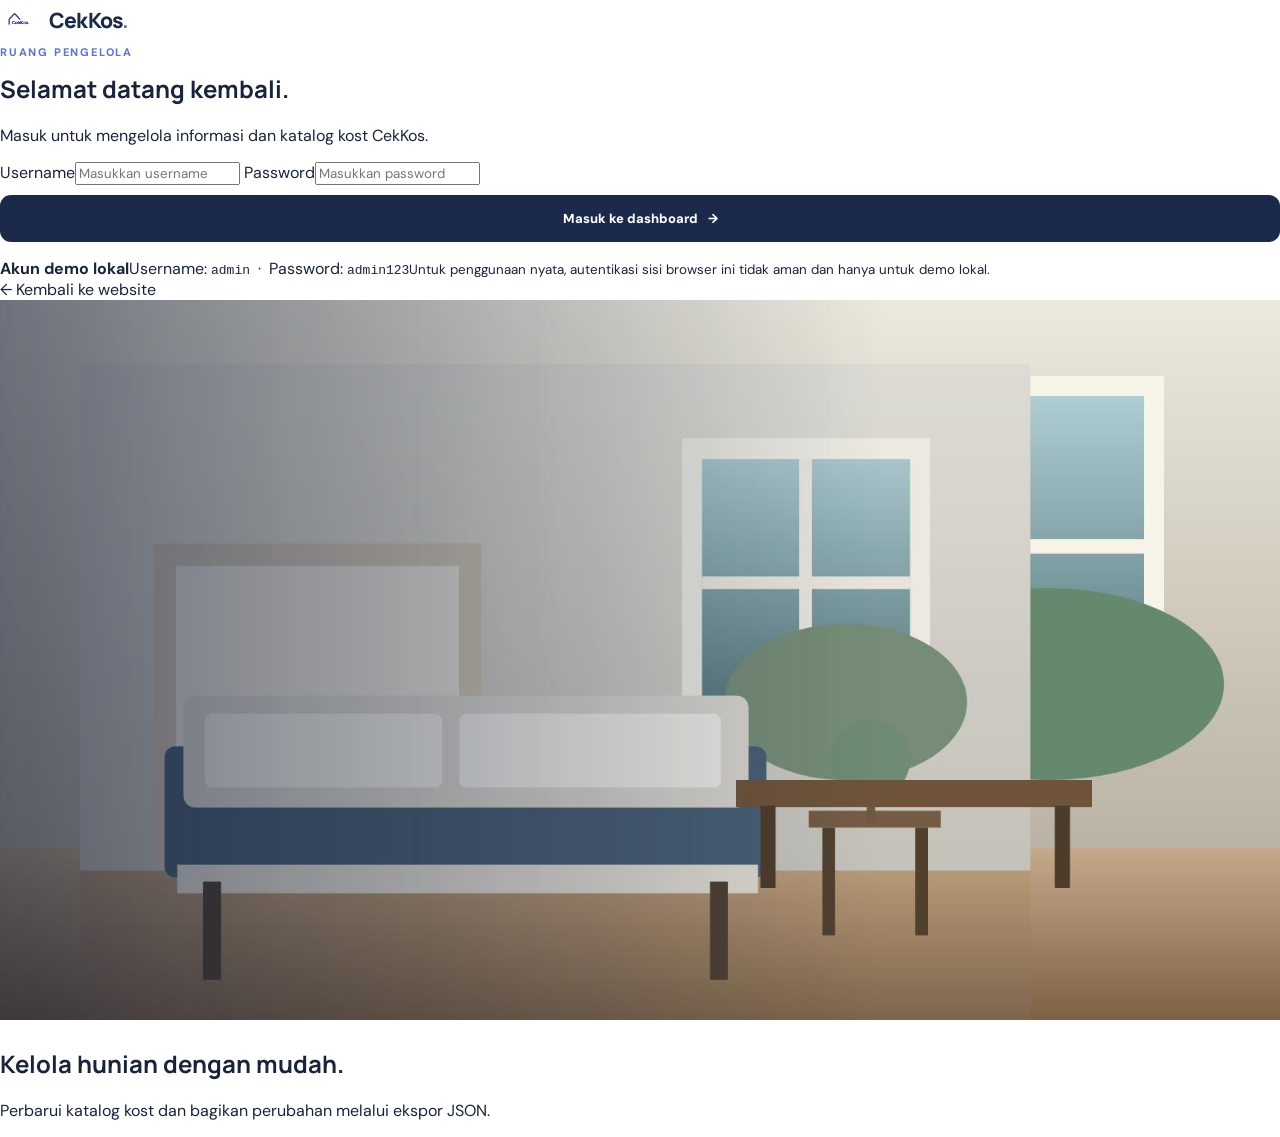
==== admin-dashboard.html @ d01fe1b7 "Add files via upload" ====
<!DOCTYPE html>
<html lang="id">
<head>
  <meta charset="UTF-8">
  <meta name="viewport" content="width=device-width, initial-scale=1">
  <meta name="theme-color" content="#1b2a4a">
  <meta name="description" content="Kelola katalog kost CekKos.">
  <title>Dashboard Admin — CekKos.</title>
  <link rel="icon" href="assets/images/logo.png" type="image/png">
  <link rel="stylesheet" href="assets/css/style.css">
  <script src="assets/js/admin.js" defer></script>
</head>
<body class="admin-body" data-admin-dashboard>
  <header class="site-header">
    <div class="container header-inner">
      <a class="brand" href="index.html"><img src="assets/images/logo.png" alt="" width="42" height="42"><span>CekKos<span class="brand-dot">.</span></span></a>
      <div class="admin-header-actions"><a class="admin-view-link" href="index.html" target="_blank" rel="noopener noreferrer">Lihat website <span aria-hidden="true">↗</span></a><button class="button button-outline admin-logout" type="button" id="admin-logout">Keluar</button></div>
    </div>
  </header>
  <main class="container admin-dashboard">
    <div class="admin-page-heading">
      <div><p class="section-kicker">Panel pengelola</p><h1>Manajemen data kost</h1><p>Kelola daftar kost yang tampil di website CekKos.</p></div>
      <button class="button button-primary" type="button" id="export-json"><span aria-hidden="true">↓</span> Export JSON</button>
    </div>
    <div id="admin-notice" class="admin-notice" role="status" aria-live="polite" hidden></div>
    <section class="admin-summary" aria-label="Ringkasan data">
      <div><span class="summary-icon" aria-hidden="true">⌂</span><span><strong id="total-listings">0</strong><small>kost terdaftar</small></span></div>
      <p>Perubahan disimpan di browser ini. Export JSON untuk menyimpan file database terbaru.</p>
    </section>
    <div class="admin-workspace">
      <section class="admin-panel admin-list-panel">
        <div class="admin-panel-heading"><div><p class="section-kicker">Katalog</p><h2>Daftar kost</h2></div><button class="button button-primary button-small" type="button" id="new-kost">+ Tambah kost</button></div>
        <div class="table-wrap">
          <table class="admin-table">
            <thead><tr><th>Kost</th><th>Harga / bulan</th><th>Tipe</th><th>Aksi</th></tr></thead>
            <tbody id="admin-kost-list"></tbody>
          </table>
        </div>
        <p id="admin-empty" class="admin-empty" hidden>Belum ada data kost. Tambahkan kost pertama.</p>
        <p class="admin-data-source" id="admin-data-source">Memuat data kost…</p>
      </section>
      <section class="admin-panel admin-editor" id="kost-editor">
        <div class="admin-panel-heading"><div><p class="section-kicker">Formulir</p><h2 id="editor-title">Tambah kost baru</h2></div><button class="editor-close" type="button" id="cancel-edit" aria-label="Reset formulir">×</button></div>
        <form id="kost-form" class="admin-form">
          <input type="hidden" name="id">
          <div class="form-grid">
            <label class="admin-field form-span-2"><span>Nama kost</span><input name="nama_kos" required maxlength="100" placeholder="Contoh: Kost Arunika Residence"></label>
            <label class="admin-field"><span>Harga per bulan (Rp)</span><input name="harga" type="number" min="1" step="1000" required placeholder="1250000"></label>
            <label class="admin-field"><span>Tipe kost</span><select name="tipe" required><option value="Putra">Putra</option><option value="Putri">Putri</option><option value="Eksklusif">Eksklusif</option><option value="Campur">Campur</option></select></label>
            <label class="admin-field form-span-2"><span>Lokasi singkat</span><input name="lokasi_singkat" required maxlength="180" placeholder="Seturan, dekat kampus, Yogyakarta"></label>
            <label class="admin-field form-span-2"><span>Path gambar utama</span><input name="gambar_utama" required placeholder="assets/images/kos-1.jpg"><small>Gunakan path lokal, URL gambar, atau data URL gambar.</small></label>
            <label class="admin-field form-span-2"><span>Galeri foto</span><textarea name="galeri_foto" rows="2" placeholder="assets/images/kos-1.jpg, assets/images/kos-2.jpg"></textarea><small>Pisahkan setiap path/URL gambar dengan koma. Kosongkan untuk memakai gambar utama saja.</small></label>
          </div>
          <fieldset class="facility-fieldset"><legend>Fasilitas</legend><div class="admin-checkbox-grid">
            <label><input type="checkbox" name="fasilitas" value="AC"><span>AC</span></label>
            <label><input type="checkbox" name="fasilitas" value="Wi-Fi cepat"><span>Wi-Fi cepat</span></label>
            <label><input type="checkbox" name="fasilitas" value="Kamar mandi dalam"><span>Kamar mandi dalam</span></label>
            <label><input type="checkbox" name="fasilitas" value="Kasur springbed"><span>Kasur springbed</span></label>
            <label><input type="checkbox" name="fasilitas" value="Lemari pakaian"><span>Lemari pakaian</span></label>
            <label><input type="checkbox" name="fasilitas" value="Parkir luas"><span>Parkir luas</span></label>
            <label><input type="checkbox" name="fasilitas" value="CCTV 24 jam"><span>CCTV 24 jam</span></label>
            <label><input type="checkbox" name="fasilitas" value="Dapur bersama"><span>Dapur bersama</span></label>
          </div></fieldset>
          <label class="admin-field"><span>Fasilitas lainnya</span><input name="fasilitas_tambahan" placeholder="Contoh: Area jemur, Akses 24 jam"><small>Pisahkan dengan koma jika lebih dari satu.</small></label>
          <label class="admin-field"><span>Deskripsi, aturan, dan ketentuan</span><textarea name="deskripsi" rows="5" required placeholder="Jelaskan fasilitas, lingkungan sekitar, dan aturan kost..."></textarea></label>
          <label class="admin-field"><span>Link Google Maps</span><input name="gmaps_url" type="url" required placeholder="https://www.google.com/maps/search/?api=1&amp;query=..."></label>
          <label class="admin-field"><span>Nomor WhatsApp (format internasional)</span><input name="wa_number" inputmode="numeric" pattern="[0-9]{9,15}" required placeholder="6281234567890"><small>Tanpa tanda +, spasi, atau tanda baca.</small></label>
          <div class="editor-actions"><button class="button button-primary" type="submit" id="save-kost">Simpan kost</button><button class="button button-outline" type="button" id="cancel-form">Batal</button></div>
        </form>
      </section>
    </div>
    <p class="admin-security-note"><strong>Catatan:</strong> kredensial admin tersimpan di JavaScript frontend dan data tersimpan per browser. Panel ini cocok untuk prototipe/demo, bukan untuk data sensitif atau penggunaan produksi.</p>
  </main>
</body>
</html>
---- assets/css/style.css ----
@import url('https://fonts.googleapis.com/css2?family=DM+Sans:wght@400;500;600;700;800&family=Manrope:wght@400;500;600;700;800&display=swap');

:root {
  --navy: #1b2a4a;
  --navy-dark: #14213d;
  --ink: #19243a;
  --muted: #687386;
  --line: #e7ebf1;
  --soft: #f7f8fa;
  --white: #fff;
  --shadow: 0 12px 36px rgba(22, 37, 69, .08);
  font-family: 'DM Sans', Arial, sans-serif;
  color: var(--ink);
  background: var(--white);
  font-synthesis: none;
  text-rendering: optimizeLegibility;
}

* { box-sizing: border-box; }
html { scroll-behavior: smooth; scroll-padding-top: 92px; }
body { margin: 0; min-width: 320px; color: var(--ink); }
body, button, input, select { font-family: 'DM Sans', Arial, sans-serif; }
button, a { -webkit-tap-highlight-color: transparent; }
a { color: inherit; text-decoration: none; }
img { display: block; max-width: 100%; }
button { color: inherit; }
h1, h2, h3, p { margin-top: 0; }
h1, h2, h3, .brand { font-family: 'Manrope', 'DM Sans', sans-serif; }
.container { width: min(1160px, calc(100% - 48px)); margin-inline: auto; }

.site-header { position: sticky; z-index: 20; top: 0; border-bottom: 1px solid rgba(231, 235, 241, .85); background: rgba(255, 255, 255, .96); backdrop-filter: blur(14px); }
.header-inner { min-height: 76px; display: flex; align-items: center; justify-content: space-between; }
.brand { display: inline-flex; align-items: center; gap: 9px; color: var(--navy); font-size: 21px; font-weight: 800; letter-spacing: -.8px; }
.brand img { width: 40px; height: 40px; object-fit: contain; }
.brand-dot { color: #6479c5; }
.site-nav { display: flex; align-items: center; gap: 31px; }
.site-nav a { color: #536074; font-size: 13px; font-weight: 700; transition: color .2s; }
.site-nav a:hover, .back-link:hover { color: var(--navy); }
.site-nav .nav-contact { display: inline-flex; align-items: center; gap: 9px; border-radius: 99px; padding: 12px 17px; background: var(--navy); color: white; }
.site-nav .nav-contact:hover { background: var(--navy-dark); color: white; }
.menu-toggle { display: none; width: 42px; height: 42px; padding: 11px; border: 1px solid var(--line); border-radius: 12px; background: white; cursor: pointer; }
.menu-toggle span { display: block; height: 2px; margin: 4px 0; border-radius: 2px; background: var(--navy); }

.hero { position: relative; padding-top: 29px; }
.hero-image { position: relative; display: flex; min-height: 520px; align-items: center; overflow: hidden; border-radius: 25px; padding: 62px 7.2%; color: white; background: linear-gradient(90deg, rgba(12, 25, 51, .77), rgba(15, 29, 56, .45) 54%, rgba(18, 30, 52, .08)), url('../images/banner-informasi.jpg') center 52% / cover no-repeat; }
.hero-content { position: relative; z-index: 1; max-width: 620px; padding-bottom: 10px; }
.eyebrow, .section-kicker { margin: 0 0 13px; color: #6077bd; font-size: 11px; font-weight: 800; letter-spacing: 1.8px; text-transform: uppercase; }
.eyebrow-light { display: flex; align-items: center; gap: 9px; color: rgba(255,255,255,.85); }
.status-dot { width: 8px; height: 8px; border-radius: 50%; background: #75d8a6; box-shadow: 0 0 0 4px rgba(117,216,166,.18); }
.hero h1 { max-width: 600px; margin: 18px 0 15px; color: white; font-size: clamp(38px, 5.1vw, 62px); font-weight: 800; line-height: 1.1; letter-spacing: -2.8px; }
.hero h1 span { color: #d1defe; }
.hero-copy { max-width: 485px; margin-bottom: 25px; color: rgba(255,255,255,.83); font-size: 15px; line-height: 1.8; }
.button { min-height: 47px; display: inline-flex; align-items: center; justify-content: center; gap: 10px; border: 0; border-radius: 11px; padding: 0 20px; font-size: 13px; font-weight: 800; cursor: pointer; transition: background .2s, transform .2s, box-shadow .2s; }
.button:hover { transform: translateY(-1px); }
.button-primary { background: var(--navy); color: white; }
.button-primary:hover { background: var(--navy-dark); box-shadow: 0 7px 17px rgba(27,42,74,.18); }
.button-white { background: white; color: var(--navy); }
.button-white:hover { background: #f1f4fb; }
.hero-note { position: absolute; right: 28px; bottom: 28px; display: flex; align-items: center; gap: 10px; border: 1px solid rgba(255,255,255,.25); border-radius: 13px; padding: 12px 15px; background: rgba(255,255,255,.14); backdrop-filter: blur(12px); }
.note-icon { display: grid; width: 30px; height: 30px; place-items: center; border-radius: 50%; background: white; color: var(--navy); font-weight: 800; }
.hero-note strong, .hero-note small { display: block; }
.hero-note strong { font-size: 11px; }
.hero-note small { margin-top: 3px; color: rgba(255,255,255,.75); font-size: 10px; }
.search-panel { position: relative; z-index: 2; display: grid; grid-template-columns: 1fr 1fr auto; gap: 11px; align-items: center; width: calc(100% - 100px); margin: -39px auto 0; border: 1px solid rgba(231,235,241,.8); border-radius: 16px; padding: 13px; background: white; box-shadow: 0 16px 42px rgba(15,29,58,.13); }
.search-field { min-width: 0; display: flex; align-items: center; gap: 12px; padding: 8px 12px; }
.field-icon { display: grid; width: 38px; height: 38px; flex: 0 0 38px; place-items: center; border-radius: 11px; background: #f0f3fa; color: var(--navy); font-size: 24px; line-height: 1; }
.field-content { min-width: 0; flex: 1; }
.field-label { display: block; margin-bottom: 4px; color: #7d8797; font-size: 10px; font-weight: 800; letter-spacing: .5px; text-transform: uppercase; }
.field-content input, .field-content select { width: 100%; border: 0; outline: 0; padding: 0; background: transparent; color: var(--ink); font-size: 13px; font-weight: 600; }
.field-content input::placeholder { color: #9ba3b0; font-weight: 400; }
.field-content select { cursor: pointer; }
.search-button { min-width: 140px; min-height: 54px; }
.search-button span { font-size: 20px; line-height: 1; }

.categories { display: flex; align-items: center; justify-content: space-between; gap: 25px; padding-top: 40px; padding-bottom: 49px; }
.categories .section-kicker { margin-bottom: 5px; font-size: 9px; }
.small-heading { margin: 0; font-size: 16px; font-weight: 800; }
.category-list { display: flex; flex-wrap: wrap; gap: 9px; }
.category-chip { min-height: 39px; border: 1px solid var(--line); border-radius: 99px; padding: 0 16px; background: white; color: #657084; font-size: 11px; font-weight: 700; cursor: pointer; transition: all .2s; }
.category-chip:hover { border-color: #9daacc; color: var(--navy); }
.category-chip.is-active { border-color: var(--navy); background: var(--navy); color: white; }

.section { padding: 86px 0; }
.section-soft { background: var(--soft); }
.section-heading { margin-bottom: 35px; }
.section-heading-row { display: flex; align-items: end; justify-content: space-between; gap: 35px; }
.section-heading h2, .about-copy h2 { max-width: 570px; margin: 0; color: #18243c; font-size: clamp(29px, 3.4vw, 39px); font-weight: 800; line-height: 1.22; letter-spacing: -1.5px; }
.section-intro { max-width: 420px; margin: 0 0 2px; color: var(--muted); font-size: 13px; line-height: 1.8; }
.benefit-grid { display: grid; grid-template-columns: repeat(3, 1fr); gap: 17px; }
.benefit-card { min-height: 205px; border: 1px solid #edf0f5; border-radius: 16px; padding: 25px 23px; background: white; box-shadow: 0 7px 25px rgba(22,37,69,.035); }
.benefit-icon { display: grid; width: 45px; height: 45px; place-items: center; border-radius: 13px; background: #eef2fa; color: var(--navy); }
.benefit-icon svg { width: 23px; height: 23px; fill: none; stroke: currentColor; stroke-width: 1.7; stroke-linecap: round; stroke-linejoin: round; }
.benefit-card h3 { margin: 17px 0 7px; font-size: 16px; font-weight: 800; }
.benefit-card p { margin: 0; color: var(--muted); font-size: 12px; line-height: 1.7; }
.stats-strip { display: grid; grid-template-columns: repeat(4, 1fr); margin-top: 26px; border: 1px solid #e9edf4; border-radius: 16px; background: white; }
.stats-strip div { display: flex; flex-direction: column; gap: 3px; padding: 21px 24px; }
.stats-strip div + div { border-left: 1px solid #edf0f4; }
.stats-strip strong { color: var(--navy); font-family: 'Manrope', sans-serif; font-size: 26px; font-weight: 800; letter-spacing: -.8px; }
.stats-strip strong span { color: #7d90cb; }
.stats-strip small { color: var(--muted); font-size: 10px; }

.about-grid { display: grid; grid-template-columns: 1fr 1fr; align-items: center; gap: 75px; }
.about-copy h2 { margin-bottom: 19px; }
.about-copy > p:not(.section-kicker) { max-width: 505px; margin-bottom: 13px; color: var(--muted); font-size: 13px; line-height: 1.9; }
.text-link { display: inline-flex; align-items: center; gap: 10px; margin-top: 9px; color: var(--navy); font-size: 12px; font-weight: 800; }
.about-visual { position: relative; min-height: 390px; padding: 0 58px 40px 0; }
.about-image-main { width: 100%; height: 340px; border-radius: 19px; object-fit: cover; box-shadow: var(--shadow); }
.about-image-small { position: absolute; right: 0; bottom: 5px; width: 45%; height: 180px; border: 7px solid white; border-radius: 18px; overflow: hidden; box-shadow: var(--shadow); }
.about-image-small img { width: 100%; height: 100%; object-fit: cover; }
.about-badge { position: absolute; left: -23px; bottom: 41px; display: flex; flex-direction: column; gap: 4px; border-radius: 13px; padding: 14px 17px; background: var(--navy); color: white; box-shadow: var(--shadow); }
.about-badge strong { font-family: 'Manrope', sans-serif; font-size: 16px; }
.about-badge span { color: #d2d9ea; font-size: 9px; }

.catalog-section { padding-bottom: 91px; }
.catalog-meta { min-height: 30px; display: flex; align-items: center; justify-content: space-between; margin: -15px 0 15px; color: #7a8596; font-size: 11px; font-weight: 600; }
.clear-search { border: 0; padding: 6px 0; background: transparent; color: var(--navy); font-size: 11px; font-weight: 800; cursor: pointer; }
.kost-grid { display: grid; grid-template-columns: repeat(3, minmax(0, 1fr)); gap: 20px; }
.kost-card { overflow: hidden; border: 1px solid #eaedf2; border-radius: 16px; background: white; box-shadow: 0 8px 24px rgba(22,37,69,.055); transition: transform .2s, box-shadow .2s; }
.kost-card:hover { transform: translateY(-4px); box-shadow: 0 15px 34px rgba(22,37,69,.12); }
.kost-card-image { position: relative; height: 205px; overflow: hidden; background: #e9edf4; }
.kost-card-image img { width: 100%; height: 100%; object-fit: cover; transition: transform .4s; }
.kost-card:hover .kost-card-image img { transform: scale(1.04); }
.kost-tag { display: inline-flex; border-radius: 99px; padding: 6px 10px; background: #eef2fa; color: var(--navy); font-size: 10px; font-weight: 800; }
.kost-card-image .kost-tag { position: absolute; top: 14px; left: 14px; background: rgba(255,255,255,.95); }
.kost-card-content { padding: 17px; }
.kost-card h3 { overflow: hidden; margin: 0 0 7px; font-size: 15px; font-weight: 800; text-overflow: ellipsis; white-space: nowrap; }
.kost-location { display: flex; align-items: center; gap: 5px; margin: 0; color: #7a8596; font-size: 11px; }
.kost-card-footer { display: flex; align-items: center; justify-content: space-between; gap: 10px; margin-top: 16px; border-top: 1px solid #edf0f4; padding-top: 14px; }
.kost-price { color: var(--navy); font-family: 'Manrope', sans-serif; font-size: 14px; font-weight: 800; white-space: nowrap; }
.kost-price small { color: #8a93a1; font-family: 'DM Sans', sans-serif; font-size: 9px; font-weight: 500; }
.facility-preview { display: flex; flex-wrap: wrap; gap: 6px; margin-top: 12px; }
.facility-preview span { border-radius: 6px; padding: 5px 7px; background: #f5f6f8; color: #667184; font-size: 9px; }
.detail-link { flex: 0 0 auto; border: 1px solid var(--navy); border-radius: 99px; padding: 8px 12px; color: var(--navy); font-size: 10px; font-weight: 800; transition: all .2s; }
.detail-link:hover { background: var(--navy); color: white; }
.empty-state { padding: 45px 20px; border: 1px dashed #cfd5df; border-radius: 16px; background: white; text-align: center; }
.empty-icon { display: grid; width: 48px; height: 48px; place-items: center; margin: 0 auto 12px; border-radius: 50%; background: #eef2fa; color: var(--navy); font-size: 26px; }
.empty-state h3, .empty-state h1 { margin: 0 0 8px; font-size: 20px; }
.empty-state p { margin: 0 0 17px; color: var(--muted); font-size: 13px; }

.cta-section { display: flex; align-items: center; justify-content: space-between; gap: 25px; margin-top: 70px; margin-bottom: 70px; border-radius: 21px; padding: 40px 48px; background: var(--navy); color: white; }
.cta-section .eyebrow { margin-bottom: 10px; color: #c4d0f2; }
.cta-section h2 { max-width: 610px; margin-bottom: 8px; font-size: clamp(24px, 3vw, 33px); line-height: 1.2; letter-spacing: -1px; }
.cta-section p:not(.eyebrow) { margin: 0; color: #d1d8e8; font-size: 12px; }
.cta-section .button { flex: 0 0 auto; }
.site-footer { border-top: 1px solid var(--line); background: white; }
.footer-inner { min-height: 86px; display: flex; align-items: center; justify-content: space-between; gap: 18px; }
.footer-brand { font-size: 17px; }
.footer-brand img { width: 33px; height: 33px; }
.footer-inner > p, .footer-inner > a:not(.brand) { margin: 0; color: #687386; font-size: 11px; }
.footer-inner > a:not(.brand) { font-weight: 700; }
.footer-inner small { color: #9aa2ae; font-size: 10px; }

/* Detail page */
.back-link { color: #647084; font-size: 12px; font-weight: 700; transition: color .2s; }
.detail-container { min-height: 66vh; padding-top: 22px; padding-bottom: 80px; }
.breadcrumbs { display: flex; flex-wrap: wrap; align-items: center; gap: 10px; margin-bottom: 27px; color: #9099a8; font-size: 10px; }
.breadcrumbs a { color: #687386; font-weight: 700; }
.detail-heading { display: flex; align-items: end; justify-content: space-between; gap: 25px; margin-bottom: 22px; }
.detail-heading h1 { margin: 9px 0 8px; color: var(--ink); font-size: clamp(27px, 4vw, 38px); letter-spacing: -1.5px; }
.detail-heading .kost-location { font-size: 12px; }
.detail-price { display: flex; flex-wrap: wrap; align-items: baseline; justify-content: end; gap: 4px 7px; min-width: 185px; }
.detail-price span { width: 100%; color: var(--muted); font-size: 10px; text-align: right; }
.detail-price strong { color: var(--navy); font-family: 'Manrope', sans-serif; font-size: 21px; }
.detail-price small { color: #8a93a1; font-size: 10px; }
.gallery { display: grid; grid-template-columns: minmax(0, 1.65fr) minmax(180px, .7fr); gap: 12px; height: 395px; }
.gallery-main { width: 100%; height: 100%; border-radius: 16px; background: #e9edf4; object-fit: cover; }
.gallery-thumbnails { display: grid; grid-template-rows: repeat(2, minmax(0,1fr)); gap: 12px; }
.gallery-thumb { overflow: hidden; border: 0; border-radius: 14px; padding: 0; background: #e9edf4; cursor: pointer; }
.gallery-thumb img { width: 100%; height: 100%; object-fit: cover; transition: transform .2s; }
.gallery-thumb:hover img { transform: scale(1.04); }
.gallery-thumb.is-active { outline: 3px solid var(--navy); outline-offset: -3px; }
.detail-layout { display: grid; grid-template-columns: minmax(0, 1.55fr) minmax(260px, .72fr); align-items: start; gap: 42px; margin-top: 37px; }
.detail-section { padding: 0 0 30px; }
.detail-section + .detail-section { border-top: 1px solid var(--line); padding-top: 27px; }
.detail-section .section-kicker, .booking-card .section-kicker { margin-bottom: 8px; font-size: 9px; }
.detail-section h2, .booking-card h2 { margin: 0 0 17px; font-size: 21px; letter-spacing: -.5px; }
.facility-list { display: grid; grid-template-columns: repeat(2, minmax(0,1fr)); gap: 13px 20px; }
.facility-item { display: flex; align-items: center; gap: 10px; color: #586478; font-size: 12px; }
.facility-item-icon { display: grid; width: 36px; height: 36px; flex: 0 0 36px; place-items: center; border-radius: 10px; background: #eef2fa; color: var(--navy); font-size: 17px; }
.description-section > p:not(.section-kicker) { margin: 0; color: #667184; font-size: 12px; line-height: 1.9; white-space: pre-line; }
.description-section h3 { margin: 23px 0 11px; font-size: 14px; }
.house-rules { display: grid; gap: 9px; margin: 0; padding-left: 18px; color: #667184; font-size: 11px; line-height: 1.7; }
.booking-card { position: sticky; top: 98px; border: 1px solid var(--line); border-radius: 16px; padding: 22px; box-shadow: var(--shadow); }
.booking-card h2 { margin-bottom: 8px; }
.booking-card > p:not(.section-kicker) { margin: 0 0 19px; color: var(--muted); font-size: 11px; line-height: 1.7; }
.button-full { width: 100%; margin-top: 10px; }
.button-outline { border: 1px solid #dce1e9; background: white; color: var(--navy); }
.button-outline:hover { border-color: var(--navy); background: #f8f9fc; }
.booking-card > small { display: block; margin-top: 13px; color: #929baa; font-size: 9px; line-height: 1.6; text-align: center; }
#kost-detail[hidden], #detail-not-found[hidden] { display: none; }

:focus-visible { outline: 3px solid #8ca3e1; outline-offset: 3px; }
@media (max-width: 850px) {
  .container { width: min(100% - 40px, 700px); }
  .menu-toggle { display: block; }
  .site-nav { position: absolute; top: 75px; right: 20px; left: 20px; display: none; align-items: stretch; gap: 2px; border: 1px solid var(--line); border-radius: 14px; padding: 10px; background: white; box-shadow: var(--shadow); }
  .site-nav.is-open { display: flex; flex-direction: column; }
  .site-nav a { padding: 12px; }
  .site-nav .nav-contact { justify-content: center; margin-top: 4px; }
  .hero-image { min-height: 490px; padding-inline: 7%; }
  .hero-note { right: 18px; bottom: 18px; }
  .search-panel { width: calc(100% - 44px); }
  .categories { align-items: flex-start; flex-direction: column; gap: 17px; padding-top: 33px; padding-bottom: 39px; }
  .about-grid { gap: 42px; }
  .kost-grid { grid-template-columns: repeat(2, minmax(0,1fr)); }
  .detail-layout { gap: 25px; }
  .gallery { height: 330px; }
}
@media (max-width: 600px) {
  .container { width: calc(100% - 34px); }
  .header-inner { min-height: 66px; }
  .brand { font-size: 19px; }
  .brand img { width: 36px; height: 36px; }
  .site-nav { top: 65px; right: 17px; left: 17px; }
  .hero { width: 100%; padding: 12px 12px 0; }
  .hero-image { min-height: 510px; align-items: flex-start; border-radius: 19px; padding: 47px 24px 120px; background-position: 57% center; }
  .hero h1 { margin-top: 18px; font-size: 41px; letter-spacing: -2px; }
  .hero-copy { max-width: 360px; font-size: 13px; }
  .hero-note { display: none; }
  .search-panel { width: calc(100% - 28px); grid-template-columns: 1fr; gap: 2px; margin-top: -82px; padding: 9px; border-radius: 15px; }
  .search-field { padding: 7px 7px; }
  .search-select { border-top: 1px solid #eef0f4; }
  .search-button { width: 100%; min-height: 47px; margin-top: 5px; }
  .categories { padding-top: 28px; padding-bottom: 37px; }
  .category-list { gap: 7px; }
  .category-chip { min-height: 35px; padding-inline: 12px; font-size: 10px; }
  .section { padding: 64px 0; }
  .section-heading-row { align-items: flex-start; flex-direction: column; gap: 12px; }
  .section-heading h2, .about-copy h2 { font-size: 30px; letter-spacing: -1px; }
  .section-intro { font-size: 12px; }
  .benefit-grid { grid-template-columns: 1fr; gap: 10px; }
  .benefit-card { min-height: 0; padding: 19px; }
  .benefit-card h3 { margin-top: 13px; }
  .stats-strip { grid-template-columns: repeat(2, 1fr); }
  .stats-strip div { padding: 16px; }
  .stats-strip div:nth-child(3) { border-top: 1px solid #edf0f4; border-left: 0; }
  .stats-strip div:nth-child(4) { border-top: 1px solid #edf0f4; }
  .about-grid { grid-template-columns: 1fr; gap: 27px; }
  .about-copy > p:not(.section-kicker) { font-size: 12px; }
  .about-visual { min-height: 310px; padding-right: 36px; }
  .about-image-main { height: 270px; }
  .about-image-small { width: 46%; height: 132px; }
  .about-badge { left: -6px; bottom: 29px; padding: 11px 13px; }
  .kost-grid { grid-template-columns: 1fr; gap: 14px; }
  .kost-card-image { height: 215px; }
  .catalog-section { padding-bottom: 64px; }
  .cta-section { align-items: flex-start; flex-direction: column; margin-top: 40px; margin-bottom: 42px; border-radius: 17px; padding: 28px 23px; }
  .cta-section h2 { font-size: 26px; }
  .footer-inner { align-items: flex-start; flex-wrap: wrap; justify-content: space-between; padding-block: 21px; }
  .footer-inner > p { order: 3; width: 100%; }
  .footer-inner small { order: 4; width: 100%; }
  .back-link { font-size: 10px; }
  .detail-container { padding-top: 17px; padding-bottom: 55px; }
  .breadcrumbs { margin-bottom: 20px; font-size: 9px; }
  .detail-heading { align-items: flex-start; flex-direction: column; gap: 12px; }
  .detail-heading h1 { font-size: 28px; }
  .detail-price { justify-content: flex-start; }
  .detail-price span { text-align: left; }
  .gallery { height: auto; grid-template-columns: 1fr; }
  .gallery-main { height: 260px; }
  .gallery-thumbnails { grid-template-columns: repeat(2, minmax(0,1fr)); grid-template-rows: 90px; }
  .detail-layout { grid-template-columns: 1fr; gap: 9px; margin-top: 27px; }
  .detail-section h2, .booking-card h2 { font-size: 19px; }
  .facility-list { gap: 12px 8px; }
  .facility-item { gap: 7px; font-size: 10px; }
  .facility-item-icon { width: 32px; height: 32px; flex-basis: 32px; }
  .booking-card { position: static; }
}
@media (prefers-reduced-motion: reduce) {
  *, *::before, *::after { scroll-behavior: auto !important; transition-duration: .01ms !important; animation-duration: .01ms !important; }
}
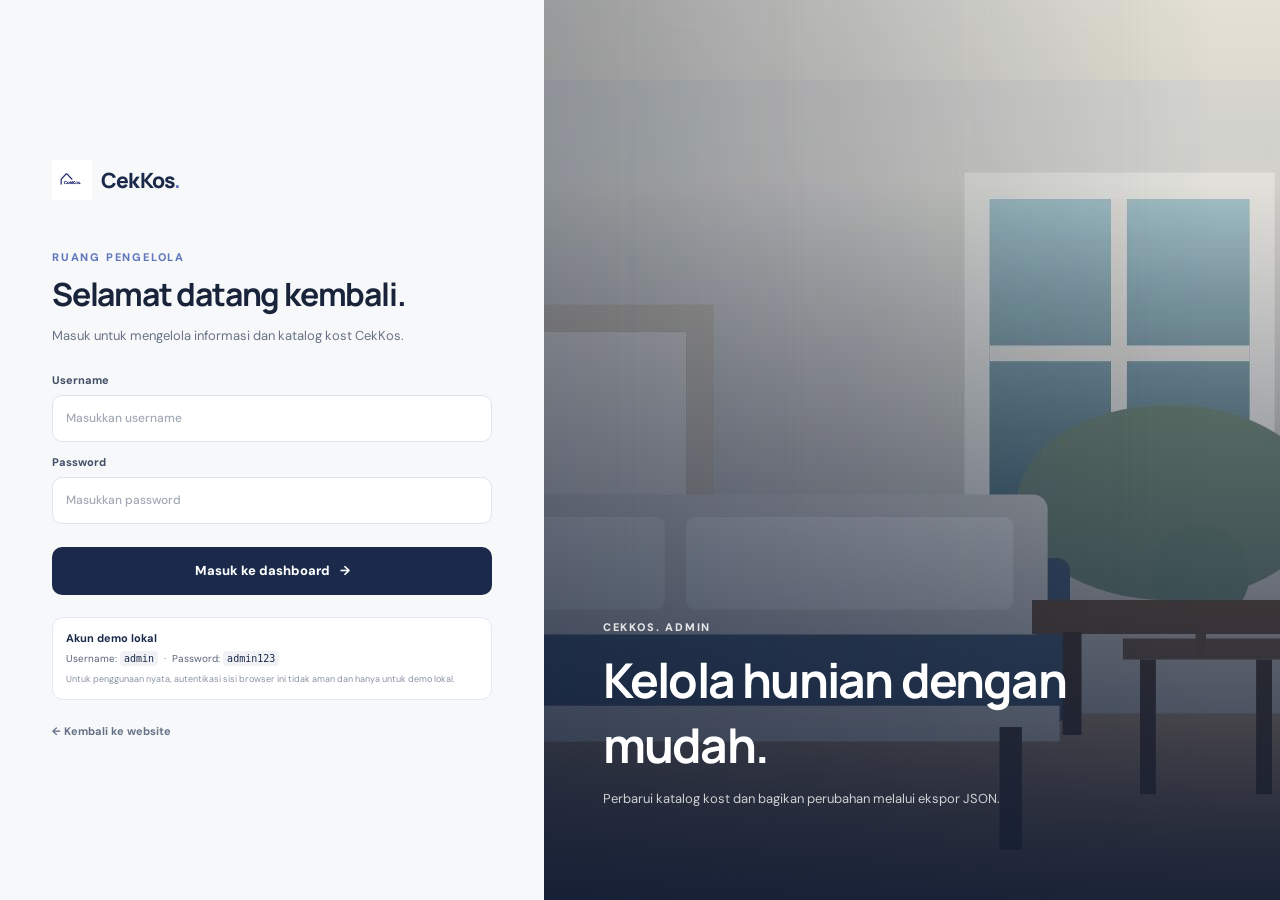
==== commit e0bdbb6c: "Update admin-dashboard.html" ====
--- a/admin-dashboard.html
+++ b/admin-dashboard.html
@@ -25,7 +25,8 @@
     <div id="admin-notice" class="admin-notice" role="status" aria-live="polite" hidden></div>
     <section class="admin-summary" aria-label="Ringkasan data">
       <div><span class="summary-icon" aria-hidden="true">⌂</span><span><strong id="total-listings">0</strong><small>kost terdaftar</small></span></div>
-      <p>Perubahan disimpan di browser ini. Export JSON untuk menyimpan file database terbaru.</p>
+      <p>Perubahan dan foto disimpan di server agar langsung terlihat dari perangkat lain.</p>
+      <button class="button button-outline button-small" type="button" id="import-local-data" hidden>Impor data lama dari perangkat ini</button>
     </section>
     <div class="admin-workspace">
       <section class="admin-panel admin-list-panel">
@@ -48,9 +49,16 @@
             <label class="admin-field"><span>Harga per bulan (Rp)</span><input name="harga" type="number" min="1" step="1000" required placeholder="1250000"></label>
             <label class="admin-field"><span>Tipe kost</span><select name="tipe" required><option value="Putra">Putra</option><option value="Putri">Putri</option><option value="Eksklusif">Eksklusif</option><option value="Campur">Campur</option></select></label>
             <label class="admin-field form-span-2"><span>Lokasi singkat</span><input name="lokasi_singkat" required maxlength="180" placeholder="Seturan, dekat kampus, Yogyakarta"></label>
-            <label class="admin-field form-span-2"><span>Path gambar utama</span><input name="gambar_utama" required placeholder="assets/images/kos-1.jpg"><small>Gunakan path lokal, URL gambar, atau data URL gambar.</small></label>
-            <label class="admin-field form-span-2"><span>Galeri foto</span><textarea name="galeri_foto" rows="2" placeholder="assets/images/kos-1.jpg, assets/images/kos-2.jpg"></textarea><small>Pisahkan setiap path/URL gambar dengan koma. Kosongkan untuk memakai gambar utama saja.</small></label>
           </div>
+          <section class="admin-image-manager" aria-labelledby="image-manager-title">
+            <div class="image-manager-heading"><div><span id="image-manager-title">Foto kost</span><small>Pilih foto dari perangkat. Klik foto untuk menjadikannya sampul.</small></div></div>
+            <label class="image-upload-button" for="gallery-upload"><span aria-hidden="true">＋</span> Pilih foto kost<input id="gallery-upload" type="file" accept="image/*" multiple></label>
+            <p class="image-upload-help">Format gambar umum didukung. Foto yang sama tidak akan ditambahkan dua kali.</p>
+            <input type="hidden" name="gambar_utama">
+            <input type="hidden" name="galeri_foto">
+            <div id="image-gallery" class="admin-image-gallery" aria-live="polite"></div>
+            <p id="image-gallery-empty" class="image-gallery-empty">Belum ada foto. Pilih satu atau beberapa gambar untuk memulai.</p>
+          </section>
           <fieldset class="facility-fieldset"><legend>Fasilitas</legend><div class="admin-checkbox-grid">
             <label><input type="checkbox" name="fasilitas" value="AC"><span>AC</span></label>
             <label><input type="checkbox" name="fasilitas" value="Wi-Fi cepat"><span>Wi-Fi cepat</span></label>
@@ -69,7 +77,7 @@
         </form>
       </section>
     </div>
-    <p class="admin-security-note"><strong>Catatan:</strong> kredensial admin tersimpan di JavaScript frontend dan data tersimpan per browser. Panel ini cocok untuk prototipe/demo, bukan untuk data sensitif atau penggunaan produksi.</p>
+    <p class="admin-security-note"><strong>Catatan hosting:</strong> gunakan HTTPS, atur variabel lingkungan <code>CEKKOS_ADMIN_USERNAME</code> dan <code>CEKKOS_ADMIN_PASSWORD</code>, serta izinkan PHP menulis ke <code>data/kos.json</code> dan <code>assets/images/uploads/</code>.</p>
   </main>
 </body>
 </html>
--- a/assets/css/style.css
+++ b/assets/css/style.css
@@ -188,6 +188,124 @@
 .button-outline:hover { border-color: var(--navy); background: #f8f9fc; }
 .booking-card > small { display: block; margin-top: 13px; color: #929baa; font-size: 9px; line-height: 1.6; text-align: center; }
 #kost-detail[hidden], #detail-not-found[hidden] { display: none; }
+
+/* Admin login and local JSON dashboard */
+.admin-body { min-height: 100vh; background: #f7f8fa; }
+.admin-auth-layout { min-height: 100vh; display: grid; grid-template-columns: minmax(360px, .85fr) minmax(440px, 1.15fr); }
+.admin-auth-card { width: min(440px, calc(100% - 48px)); align-self: center; justify-self: center; padding: 38px 0; }
+.admin-brand { margin-bottom: 50px; }
+.admin-auth-card > .section-kicker { margin-bottom: 8px; }
+.admin-auth-card h1 { margin: 0 0 9px; font-size: 32px; letter-spacing: -1.2px; }
+.admin-lead { margin-bottom: 26px; color: var(--muted); font-size: 13px; line-height: 1.7; }
+.admin-form { display: grid; gap: 15px; }
+.admin-field { min-width: 0; display: grid; gap: 7px; color: #435067; font-size: 11px; font-weight: 800; }
+.admin-field input, .admin-field select, .admin-field textarea { width: 100%; min-height: 43px; border: 1px solid #dfe4ec; border-radius: 9px; outline: none; padding: 10px 12px; background: white; color: var(--ink); font-size: 12px; font-weight: 500; transition: border-color .2s, box-shadow .2s; }
+.admin-field textarea { min-height: auto; resize: vertical; line-height: 1.6; }
+.admin-field input:focus, .admin-field select:focus, .admin-field textarea:focus { border-color: #7182af; box-shadow: 0 0 0 3px rgba(27,42,74,.09); }
+.admin-field input::placeholder, .admin-field textarea::placeholder { color: #a1a9b5; }
+.admin-field > small { color: #8a94a3; font-size: 10px; font-weight: 400; line-height: 1.5; }
+.admin-auth-card { border-radius: 16px; }
+.admin-auth-card .admin-form { gap: 13px; }
+.admin-auth-card .admin-field { gap: 8px; }
+.admin-auth-card .admin-field input { min-height: 47px; border-radius: 10px; padding-inline: 13px; }
+.admin-auth-card .button { min-height: 48px; border-radius: 10px; }
+.admin-image-manager { min-width: 0; border: 1px solid #e3e7ee; border-radius: 11px; padding: 13px; background: #fafbfc; }
+.image-manager-heading > div { display: grid; gap: 5px; }
+.image-manager-heading span { color: #435067; font-size: 11px; font-weight: 800; }
+.image-manager-heading small, .image-upload-help { color: #8993a2; font-size: 10px; line-height: 1.6; }
+.image-upload-button { position: relative; display: inline-flex; min-height: 39px; align-items: center; justify-content: center; gap: 7px; overflow: hidden; margin-top: 11px; border: 1px solid #d8deea; border-radius: 9px; padding: 0 13px; background: white; color: var(--navy); font-size: 10px; font-weight: 800; cursor: pointer; transition: border-color .2s, background .2s; }
+.image-upload-button:hover { border-color: #9cabc9; background: #f7f8fc; }
+.image-upload-button.is-loading { opacity: .65; pointer-events: none; }
+.image-upload-button input { position: absolute; inset: 0; width: 100%; height: 100%; opacity: 0; cursor: pointer; }
+.image-upload-help { margin: 8px 0 0; }
+.admin-image-gallery { display: grid; grid-template-columns: repeat(3, minmax(0,1fr)); gap: 9px; margin-top: 12px; }
+.admin-image-card { position: relative; min-width: 0; overflow: hidden; border: 2px solid transparent; border-radius: 9px; background: #e9edf4; }
+.admin-image-card.is-cover { border-color: var(--navy); }
+.admin-image-select { position: relative; display: block; width: 100%; height: 100px; overflow: hidden; border: 0; padding: 0; background: transparent; cursor: pointer; }
+.admin-image-select img { width: 100%; height: 100%; object-fit: cover; }
+.cover-label { position: absolute; right: 4px; bottom: 4px; left: 4px; overflow: hidden; border-radius: 5px; padding: 4px 5px; background: rgba(20,33,61,.78); color: white; font-size: 8px; font-weight: 800; text-align: center; text-overflow: ellipsis; white-space: nowrap; }
+.is-cover .cover-label { background: var(--navy); }
+.admin-image-remove { position: absolute; z-index: 2; top: 4px; right: 4px; display: grid; width: 24px; height: 24px; place-items: center; border: 1px solid rgba(255,255,255,.85); border-radius: 50%; padding: 0; background: rgba(255,255,255,.96); color: #a12b22; font-size: 18px; line-height: 1; cursor: pointer; box-shadow: 0 2px 7px rgba(0,0,0,.13); }
+.admin-image-remove:hover { background: #fff0ee; }
+.image-gallery-empty { margin: 12px 0 0; border: 1px dashed #d7dce5; border-radius: 8px; padding: 12px; color: #8a94a3; font-size: 10px; line-height: 1.6; text-align: center; }
+.image-gallery-empty[hidden] { display: none; }
+.button-full { width: 100%; }
+.form-message { min-height: 0; margin: -5px 0 0; font-size: 11px; }
+.form-message:empty { display: none; }
+.form-message.is-error { color: #b42318; }
+.demo-notice { display: grid; gap: 7px; margin-top: 22px; border: 1px solid #e3e8f1; border-radius: 11px; padding: 13px; background: white; color: #59667a; font-size: 10px; }
+.demo-notice strong { color: var(--navy); font-size: 11px; }
+.demo-notice code { border-radius: 4px; padding: 2px 4px; background: #f0f2f6; color: var(--navy); }
+.demo-notice small { color: #8993a2; font-size: 9px; line-height: 1.6; }
+.admin-back-link { display: inline-block; margin-top: 24px; color: #657186; font-size: 11px; font-weight: 700; }
+.admin-back-link:hover { color: var(--navy); }
+.admin-auth-aside { position: relative; min-height: 100vh; overflow: hidden; background: var(--navy); }
+.admin-auth-aside::after { position: absolute; inset: 0; content: ""; background: linear-gradient(0deg, rgba(13,26,52,.88), rgba(13,26,52,.04) 80%); }
+.admin-auth-aside > img { width: 100%; height: 100%; position: absolute; inset: 0; object-fit: cover; }
+.admin-auth-aside > div { position: absolute; z-index: 1; right: 8%; bottom: 10%; left: 8%; color: white; }
+.admin-auth-aside h2 { max-width: 470px; margin: 10px 0; font-size: clamp(32px, 4vw, 48px); letter-spacing: -1.8px; }
+.admin-auth-aside > div > p:last-child { max-width: 400px; margin: 0; color: rgba(255,255,255,.78); font-size: 13px; line-height: 1.8; }
+.admin-header-actions { display: flex; align-items: center; gap: 18px; }
+.admin-view-link { color: #5d6b81; font-size: 11px; font-weight: 800; }
+.admin-view-link:hover { color: var(--navy); }
+.admin-logout { min-height: 39px; padding-inline: 14px; font-size: 11px; }
+.admin-dashboard { padding-top: 38px; padding-bottom: 65px; }
+.admin-page-heading { display: flex; align-items: end; justify-content: space-between; gap: 22px; margin-bottom: 23px; }
+.admin-page-heading .section-kicker { margin-bottom: 7px; }
+.admin-page-heading h1 { margin: 0 0 6px; font-size: 30px; letter-spacing: -1px; }
+.admin-page-heading p:last-child { margin: 0; color: var(--muted); font-size: 12px; }
+.admin-page-heading > .button { flex: 0 0 auto; }
+.admin-notice { margin-bottom: 18px; border: 1px solid #dbe5f6; border-radius: 10px; padding: 12px 15px; background: #f0f5ff; color: #334b79; font-size: 11px; line-height: 1.6; }
+.admin-notice.is-success { border-color: #c5e6d5; background: #f0faf4; color: #176b42; }
+.admin-notice.is-error { border-color: #f1cfcc; background: #fff5f4; color: #a12b22; }
+.admin-notice.is-info { border-color: #dbe5f6; background: #f0f5ff; color: #334b79; }
+.admin-summary { display: flex; align-items: center; justify-content: space-between; gap: 20px; margin-bottom: 18px; border: 1px solid var(--line); border-radius: 13px; padding: 15px 19px; background: white; }
+.admin-summary > div { display: flex; align-items: center; gap: 11px; }
+.summary-icon { display: grid; width: 39px; height: 39px; place-items: center; border-radius: 11px; background: #eef2fa; color: var(--navy); font-size: 20px; }
+.admin-summary strong, .admin-summary small { display: block; }
+.admin-summary strong { color: var(--navy); font-family: 'Manrope', sans-serif; font-size: 20px; }
+.admin-summary small { color: #7d8797; font-size: 10px; }
+.admin-summary > p { margin: 0; color: #7b8595; font-size: 10px; }
+.admin-workspace { display: grid; grid-template-columns: minmax(0, 1.2fr) minmax(340px, .8fr); align-items: start; gap: 17px; }
+.admin-panel { min-width: 0; border: 1px solid var(--line); border-radius: 13px; padding: 18px; background: white; }
+.admin-panel-heading { display: flex; align-items: center; justify-content: space-between; gap: 12px; margin-bottom: 15px; }
+.admin-panel-heading .section-kicker { margin-bottom: 4px; font-size: 9px; }
+.admin-panel-heading h2 { margin: 0; font-size: 18px; letter-spacing: -.5px; }
+.button-small { min-height: 37px; border-radius: 9px; padding-inline: 12px; font-size: 10px; }
+.table-wrap { overflow-x: auto; }
+.admin-table { width: 100%; border-collapse: collapse; text-align: left; }
+.admin-table th { border-bottom: 1px solid var(--line); padding: 10px 8px; color: #8a93a1; font-size: 9px; font-weight: 800; white-space: nowrap; }
+.admin-table td { border-bottom: 1px solid #eff1f5; padding: 12px 8px; color: #556176; font-size: 10px; white-space: nowrap; }
+.admin-table tr:last-child td { border-bottom: 0; }
+.admin-kost-name { display: flex; align-items: center; gap: 9px; min-width: 170px; }
+.admin-kost-name img { width: 43px; height: 39px; flex: 0 0 43px; border-radius: 7px; background: #eef0f4; object-fit: cover; }
+.admin-kost-name strong, .admin-kost-name small { display: block; max-width: 150px; overflow: hidden; text-overflow: ellipsis; }
+.admin-kost-name strong { color: var(--ink); font-size: 10px; }
+.admin-kost-name small { margin-top: 3px; color: #8992a0; font-size: 9px; }
+.admin-table .kost-tag { white-space: nowrap; }
+.row-actions { display: flex; gap: 5px; }
+.row-action { border: 1px solid #dfe4ec; border-radius: 6px; padding: 6px 8px; background: white; color: var(--navy); font-size: 9px; font-weight: 800; cursor: pointer; }
+.row-action:hover { background: #f2f4f8; }
+.row-action.is-delete { border-color: #f1d8d6; color: #b42318; }
+.row-action.is-delete:hover { background: #fff5f4; }
+.admin-empty { padding: 24px 10px; color: #7c8797; font-size: 11px; text-align: center; }
+.admin-data-source { margin: 13px 0 0; color: #929baa; font-size: 9px; }
+.admin-editor { scroll-margin-top: 90px; }
+.editor-close { width: 31px; height: 31px; border: 1px solid var(--line); border-radius: 8px; background: white; color: #687386; font-size: 21px; cursor: pointer; }
+.editor-close:hover { color: var(--navy); }
+.admin-editor .admin-form { gap: 13px; }
+.form-grid { display: grid; grid-template-columns: repeat(2, minmax(0,1fr)); gap: 12px; }
+.form-span-2 { grid-column: span 2; }
+.facility-fieldset { margin: 0; border: 1px solid #e3e7ee; border-radius: 9px; padding: 11px; }
+.facility-fieldset legend { padding: 0 5px; color: #435067; font-size: 10px; font-weight: 800; }
+.admin-checkbox-grid { display: grid; grid-template-columns: repeat(2, minmax(0,1fr)); gap: 8px; }
+.admin-checkbox-grid label { display: flex; align-items: center; gap: 7px; color: #59667a; font-size: 10px; cursor: pointer; }
+.admin-checkbox-grid input { accent-color: var(--navy); }
+.editor-actions { display: flex; gap: 9px; padding-top: 3px; }
+.editor-actions .button { min-height: 40px; font-size: 11px; }
+.editor-actions .button-outline { border: 1px solid #dfe4ec; background: white; color: #586478; }
+.admin-security-note { margin: 20px 0 0; border-left: 3px solid #cbd4e7; padding: 5px 11px; color: #7a8595; font-size: 10px; line-height: 1.7; }
+.admin-security-note strong { color: #5c687c; }
 
 :focus-visible { outline: 3px solid #8ca3e1; outline-offset: 3px; }
 @media (max-width: 850px) {
@@ -266,6 +384,28 @@
   .facility-item-icon { width: 32px; height: 32px; flex-basis: 32px; }
   .booking-card { position: static; }
 }
+@media (max-width: 900px) {
+  .admin-workspace { grid-template-columns: 1fr; }
+  .admin-auth-layout { grid-template-columns: minmax(320px, .9fr) minmax(280px, 1.1fr); }
+}
+@media (max-width: 600px) {
+  .admin-auth-layout { grid-template-columns: 1fr; }
+  .admin-auth-card { width: calc(100% - 40px); padding-block: 28px; }
+  .admin-brand { margin-bottom: 38px; }
+  .admin-auth-card h1 { font-size: 29px; }
+  .admin-auth-aside { display: none; }
+  .admin-dashboard { padding-top: 25px; }
+  .admin-page-heading { align-items: flex-start; flex-direction: column; }
+  .admin-page-heading h1 { font-size: 26px; }
+  .admin-page-heading > .button { width: 100%; }
+  .admin-summary { align-items: flex-start; flex-direction: column; gap: 8px; }
+  .admin-panel { padding: 13px; }
+  .admin-panel-heading { align-items: flex-start; }
+  .admin-table th, .admin-table td { padding-inline: 6px; }
+  .admin-header-actions { gap: 10px; }
+  .admin-view-link { font-size: 10px; }
+  .admin-logout { min-height: 35px; padding-inline: 10px; }
+}
 @media (prefers-reduced-motion: reduce) {
   *, *::before, *::after { scroll-behavior: auto !important; transition-duration: .01ms !important; animation-duration: .01ms !important; }
 }
